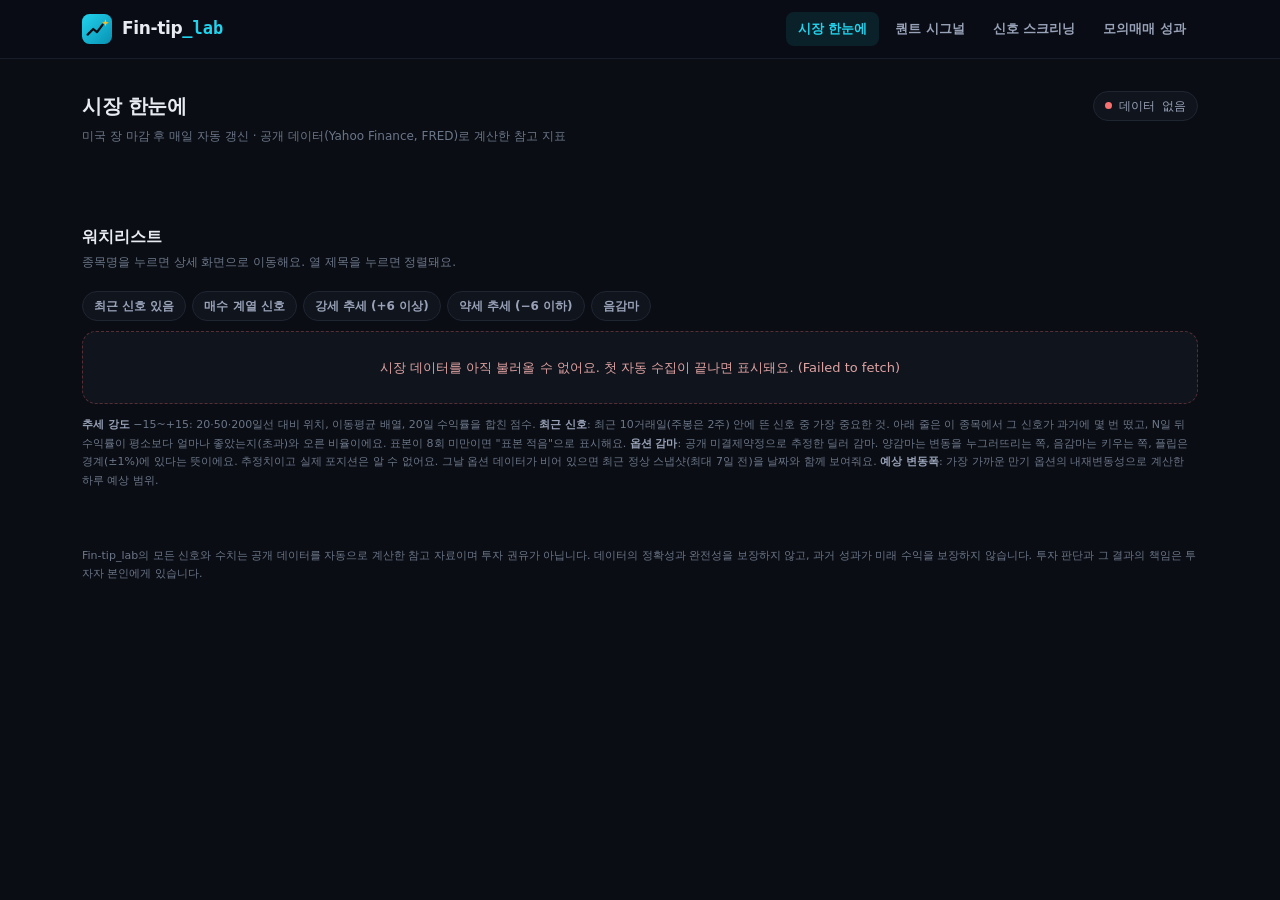
==== docs/market.html @ 1c2818c1 "Create market.html for market overview Add market overview page with dynamic data loading and stylin" ====
<!DOCTYPE html>
<html lang="ko">
<head>
<meta charset="UTF-8">
<meta name="viewport" content="width=device-width, initial-scale=1.0">
<title>Fin-tip_lab — 시장 한눈에</title>
<link rel="icon" href="assets/logo.svg" type="image/svg+xml">
<link rel="stylesheet" href="assets/site.css">
<script src="assets/site.js" defer></script>
<style>
  :root{
    --bg:#0a0d14; --bg-elevated:#10141d; --bg-card:#121722; --bg-card-hover:#151b28;
    --border:#1f2632; --border-soft:#181e29;
    --text-primary:#e8ebf1; --text-secondary:#98a2b8; --text-muted:#6b7688;
    --accent:#22d3ee; --accent-soft:rgba(34,211,238,0.1);
    --green:#34d399; --green-dim:rgba(52,211,153,0.14);
    --red:#f87171; --red-dim:rgba(248,113,113,0.14);
    --amber:#fbbf24; --amber-dim:rgba(251,191,36,0.14);
    --radius:14px;
    --mono:'SF Mono','Roboto Mono','Consolas','Menlo',monospace;
    --sans:-apple-system,BlinkMacSystemFont,'Segoe UI','Apple SD Gothic Neo','Malgun Gothic','Noto Sans KR',system-ui,sans-serif;
  }
  *{box-sizing:border-box;}
  html{background:var(--bg);}
  body{margin:0;background:var(--bg);color:var(--text-primary);font-family:var(--sans);-webkit-font-smoothing:antialiased;line-height:1.5;}
  .wrap{max-width:1180px;margin:0 auto;padding:24px 16px 40px;}
  @media (min-width:640px){ .wrap{padding:32px 32px 56px;} }
  a{color:var(--accent);}

  .page-head{display:flex;align-items:center;justify-content:space-between;gap:12px;flex-wrap:wrap;margin-bottom:6px;}
  .page-title{font-size:20px;font-weight:800;letter-spacing:-0.02em;margin:0;}
  .page-sub{font-size:12px;color:var(--text-muted);margin:0 0 22px;}
  .status-pill{display:inline-flex;align-items:center;gap:7px;font-size:12px;font-family:var(--mono);color:var(--text-secondary);background:var(--bg-elevated);border:1px solid var(--border);padding:5px 11px;border-radius:999px;white-space:nowrap;}
  .status-dot{width:7px;height:7px;border-radius:50%;background:var(--green);}
  .status-dot.stale{background:var(--amber);} .status-dot.error{background:var(--red);}

  /* market strip */
  .strip{display:flex;gap:10px;overflow-x:auto;padding-bottom:6px;margin-bottom:22px;scrollbar-width:thin;}
  .chip{flex:0 0 auto;min-width:128px;background:var(--bg-card);border:1px solid var(--border);border-radius:12px;padding:10px 13px;}
  .chip-label{font-size:11px;color:var(--text-muted);white-space:nowrap;}
  .chip-value{font-family:var(--mono);font-size:15px;font-weight:700;margin-top:2px;white-space:nowrap;}
  .chip-change{font-family:var(--mono);font-size:12px;font-weight:600;white-space:nowrap;}
  .up{color:var(--green);} .down{color:var(--red);} .flat{color:var(--text-secondary);}

  /* summary cards */
  .cards{display:grid;grid-template-columns:repeat(auto-fit,minmax(210px,1fr));gap:12px;margin-bottom:30px;}
  .card{background:var(--bg-card);border:1px solid var(--border);border-radius:var(--radius);padding:14px 15px;}
  .card-title{font-size:12px;font-weight:700;color:var(--text-secondary);margin-bottom:8px;display:flex;justify-content:space-between;gap:8px;align-items:center;}
  .card-big{font-family:var(--mono);font-size:22px;font-weight:800;line-height:1.2;}
  .card-rows{margin-top:8px;display:grid;gap:3px;}
  .card-row{display:flex;justify-content:space-between;gap:10px;font-size:12px;color:var(--text-secondary);}
  .card-row b{font-family:var(--mono);color:var(--text-primary);font-weight:600;}
  .card-note{font-size:11px;color:var(--text-muted);margin-top:8px;line-height:1.5;}
  .pill{display:inline-block;font-size:11px;font-weight:700;padding:2px 8px;border-radius:999px;white-space:nowrap;}
  .pill.good{background:var(--green-dim);color:var(--green);}
  .pill.bad{background:var(--red-dim);color:var(--red);}
  .pill.mid{background:var(--bg-elevated);color:var(--text-secondary);border:1px solid var(--border);}
  .pill.warn{background:var(--amber-dim);color:var(--amber);}

  /* watchlist */
  .section-title{font-size:16px;font-weight:800;margin:0 0 4px;}
  .section-sub{font-size:12px;color:var(--text-muted);margin:0 0 12px;}
  .filters{display:flex;gap:6px;flex-wrap:wrap;margin-bottom:8px;}
  .filters button{font:inherit;font-size:12px;font-weight:600;color:var(--text-secondary);background:var(--bg-elevated);border:1px solid var(--border);border-radius:999px;padding:5px 11px;cursor:pointer;}
  .filters button[aria-pressed="true"]{color:#0a0d14;background:var(--accent);border-color:var(--accent);}
  .filters button:focus-visible{outline:2px solid var(--accent);outline-offset:2px;}
  .filters.secondary button[aria-pressed="true"]{color:var(--accent);background:var(--accent-soft);border-color:var(--accent);}
  .count{font-size:12px;color:var(--text-muted);margin:6px 0 10px;}

  .table-scroll{background:var(--bg-card);border:1px solid var(--border);border-radius:var(--radius);overflow-x:auto;}
  table{width:100%;border-collapse:collapse;min-width:920px;font-size:13px;}
  thead th{text-align:left;font-size:11px;color:var(--text-muted);font-weight:600;padding:10px 12px;border-bottom:1px solid var(--border);background:var(--bg-elevated);white-space:nowrap;}
  thead th.sortable{cursor:pointer;user-select:none;}
  thead th.sortable:hover{color:var(--text-primary);}
  thead th .arrow{color:var(--accent);margin-left:3px;}
  tbody td{padding:10px 12px;border-bottom:1px solid var(--border-soft);vertical-align:middle;white-space:nowrap;}
  tbody tr:last-child td{border-bottom:none;}
  tbody tr:hover{background:var(--bg-card-hover);}
  tr.group-row td{background:var(--bg-elevated);font-size:11px;font-weight:700;color:var(--text-secondary);padding:7px 12px;}
  td.sticky, th.sticky{position:sticky;left:0;z-index:1;background:var(--bg-card);}
  thead th.sticky{background:var(--bg-elevated);z-index:2;}
  tbody tr:hover td.sticky{background:var(--bg-card-hover);}
  .tk{font-family:var(--mono);font-weight:800;color:var(--text-primary);text-decoration:none;}
  .tk:hover{color:var(--accent);}
  .nm{display:block;font-size:11px;color:var(--text-muted);}
  .num{font-family:var(--mono);}
  .muted{color:var(--text-muted);}

  .trend{display:flex;align-items:center;gap:8px;}
  .trend-track{position:relative;width:58px;height:6px;border-radius:4px;background:#1c2432;flex-shrink:0;}
  .trend-mid{position:absolute;left:50%;top:-3px;bottom:-3px;width:1px;background:var(--border);}
  .trend-fill{position:absolute;top:0;bottom:0;border-radius:4px;}
  .trend-fill.pos{left:50%;background:var(--green);} .trend-fill.neg{right:50%;background:var(--red);}
  .trend-txt{font-size:12px;font-weight:600;min-width:74px;}

  .sig{display:inline-flex;align-items:center;gap:5px;font-size:12px;font-weight:700;padding:2px 8px;border-radius:6px;}
  .sig.strong_buy{background:var(--amber-dim);color:var(--amber);}
  .sig.buy{background:var(--green-dim);color:var(--green);}
  .sig.sell{background:var(--red-dim);color:var(--red);}
  .sig.caution{background:var(--bg-elevated);color:var(--amber);border:1px solid var(--amber-dim);}
  .sig-sub{display:block;font-size:11px;color:var(--text-muted);margin-top:2px;max-width:230px;white-space:normal;}

  .state-box{border:1px dashed var(--border);border-radius:var(--radius);padding:26px 18px;text-align:center;color:var(--text-muted);font-size:13px;background:var(--bg-elevated);}
  .state-box.error{border-color:rgba(248,113,113,0.3);color:#e0a3a3;}
  .legend{font-size:11px;color:var(--text-muted);line-height:1.7;margin-top:12px;}
  .legend b{color:var(--text-secondary);}
</style>
</head>
<body>
<div class="wrap">
  <div class="page-head">
    <h1 class="page-title">시장 한눈에</h1>
    <span class="status-pill"><span class="status-dot" id="status-dot"></span><span id="as-of">불러오는 중…</span></span>
  </div>
  <p class="page-sub">미국 장 마감 후 매일 자동 갱신 · 공개 데이터(Yahoo Finance, FRED)로 계산한 참고 지표</p>

  <div class="strip" id="strip" aria-label="주요 시장 지표"></div>
  <div class="cards" id="cards"></div>

  <h2 class="section-title">워치리스트</h2>
  <p class="section-sub">종목명을 누르면 상세 화면으로 이동해요. 열 제목을 누르면 정렬돼요.</p>
  <div class="filters" id="group-filters" role="group" aria-label="섹터"></div>
  <div class="filters secondary" id="quick-filters" role="group" aria-label="빠른 필터">
    <button type="button" data-quick="signal" aria-pressed="false">최근 신호 있음</button>
    <button type="button" data-quick="buy" aria-pressed="false">매수 계열 신호</button>
    <button type="button" data-quick="strong" aria-pressed="false">강세 추세 (+6 이상)</button>
    <button type="button" data-quick="weak" aria-pressed="false">약세 추세 (−6 이하)</button>
    <button type="button" data-quick="neg_gamma" aria-pressed="false">음감마</button>
  </div>
  <div class="count" id="count"></div>
  <div id="table"><div class="state-box">워치리스트를 불러오는 중…</div></div>

  <div class="legend">
    <b>추세 강도</b> −15~+15: 20·50·200일선 대비 위치, 이동평균 배열, 20일 수익률을 합친 점수.
    <b>최근 신호</b>: 최근 10거래일(주봉은 2주) 안에 뜬 신호 중 가장 중요한 것. 아래 줄은 이 종목에서 그 신호가 과거에 몇 번 떴고, N일 뒤 수익률이 평소보다 얼마나 좋았는지(초과)와 오른 비율이에요. 표본이 8회 미만이면 "표본 적음"으로 표시해요.
    <b>옵션 감마</b>: 공개 미결제약정으로 추정한 딜러 감마. 양감마는 변동을 누그러뜨리는 쪽, 음감마는 키우는 쪽, 플립은 경계(±1%)에 있다는 뜻이에요. 추정치이고 실제 포지션은 알 수 없어요. 그날 옵션 데이터가 비어 있으면 최근 정상 스냅샷(최대 7일 전)을 날짜와 함께 보여줘요.
    <b>예상 변동폭</b>: 가장 가까운 만기 옵션의 내재변동성으로 계산한 하루 예상 범위.
  </div>
</div>

<script>
(function(){
  "use strict";
  var BASE = "https://raw.githubusercontent.com/Hyunwoo-Ml/trading-strategy-lab/main/data/market/";

  var TREND_LABEL = {very_strong:"매우 강세", strong:"강세", neutral:"중립", weak:"약세", very_weak:"매우 약세"};
  var SIG_KIND = {strong_buy:"◆ 강력매수", buy:"매수", sell:"매도", caution:"주의"};
  var GAMMA = {positive:["양감마","good"], negative:["음감마","bad"], flip:["감마 플립","warn"]};

  var state = {rows:[], groups:[], group:"전체", quick:{}, sortKey:null, sortDir:-1};

  function esc(s){ return String(s == null ? "" : s).replace(/[&<>"']/g, function(c){ return {"&":"&amp;","<":"&lt;",">":"&gt;",'"':"&quot;","'":"&#39;"}[c]; }); }
  function num(v, d){ return (v == null || isNaN(v)) ? "—" : Number(v).toLocaleString("en-US",{minimumFractionDigits:d,maximumFractionDigits:d}); }
  function signed(v, d, unit){ if (v == null || isNaN(v)) return "—"; return (v > 0 ? "+" : "") + num(v, d) + (unit || ""); }
  function cls(v){ return v == null ? "flat" : v > 0 ? "up" : v < 0 ? "down" : "flat"; }
  function fetchJSON(name){
    return fetch(BASE + name, {cache:"no-store"}).then(function(r){ if (!r.ok) throw new Error("HTTP " + r.status); return r.json(); });
  }

  /* ---------- strip + cards ---------- */
  function renderStrip(strip){
    document.getElementById("strip").innerHTML = (strip || []).map(function(s){
      var value = s.last == null ? "—" : s.ticker === "^TNX" ? num(s.last, 3) + "%" : num(s.last, s.last >= 1000 ? 0 : 2);
      var ch = s.unit === "bp" ? signed(s.change, 1, "bp") : signed(s.change, 2, "%");
      return '<div class="chip"><div class="chip-label">' + esc(s.label) + '</div>' +
        '<div class="chip-value">' + value + '</div>' +
        '<div class="chip-change ' + cls(s.change) + '">' + ch + '</div></div>';
    }).join("");
  }

  function pctile(p){ return p == null ? "—" : "1년 중 " + Math.round(p * 100) + "% 위치"; }

  function renderCards(m){
    var v = m.volatility || {}, r = m.rates, b = m.breadth || {}, ix = m.indices || {};
    var term = {contango:["안정 (정상 구조)","good"], flat:["평탄","mid"], backwardation:["경계 (단기 공포 우위)","bad"]}[v.term_label] || ["—","mid"];
    var cards = [];

    cards.push('<div class="card"><div class="card-title">변동성 <span class="pill ' + term[1] + '">' + term[0] + '</span></div>' +
      '<div class="card-big">VIX ' + num(v.vix, 2) + '</div><div class="card-rows">' +
      '<div class="card-row">VIX ÷ VIX3M<b>' + num(v.term_ratio, 2) + '</b></div>' +
      '<div class="card-row">VXN (나스닥)<b>' + num(v.vxn, 2) + '</b></div>' +
      '<div class="card-row">VXN 위치<b>' + pctile(v.vxn_pctile_1y) + '</b></div>' +
      '<div class="card-row">QQQ 실현변동성 20일<b>' + num(v.qqq_realized_vol_20d, 1) + '%</b></div>' +
      '<div class="card-row">변동성 프리미엄 (VXN − 실현)<b>' + signed(v.vol_premium, 1, "p") + '</b></div>' +
      '</div></div>');

    if (r){
      var rateTone = r.tips10_change_20d_bp > 10 ? ["성장주에 부담","bad"] : r.tips10_change_20d_bp < -10 ? ["성장주에 우호","good"] : ["중립","mid"];
      cards.push('<div class="card"><div class="card-title">실질금리 (10년 TIPS) <span class="pill ' + rateTone[1] + '">' + rateTone[0] + '</span></div>' +
        '<div class="card-big">' + num(r.tips10, 2) + '%</div><div class="card-rows">' +
        '<div class="card-row">20일 변화<b>' + signed(r.tips10_change_20d_bp, 0, "bp") + '</b></div>' +
        '<div class="card-row">위치<b>' + pctile(r.tips10_pctile_1y) + '</b></div>' +
        '<div class="card-row">기대 인플레이션 (10년)<b>' + num(r.breakeven10, 2) + '%</b></div>' +
        '<div class="card-row">QQQ와 60일 상관<b>' + signed(r.corr_qqq_vs_real_rate_60d, 2) + '</b></div>' +
        '</div><div class="card-note">FRED 기준 ' + esc(r.tips10_as_of || "") + '</div></div>');
    }

    var bTone = b.pct_above_ma50 == null ? ["—","mid"] : b.pct_above_ma50 >= 0.6 ? ["넓게 강함","good"] : b.pct_above_ma50 <= 0.4 ? ["약화","bad"] : ["보통","mid"];
    cards.push('<div class="card"><div class="card-title">시장 폭 (워치리스트 ' + (b.n || 0) + '종목) <span class="pill ' + bTone[1] + '">' + bTone[0] + '</span></div>' +
      '<div class="card-big">' + (b.pct_above_ma50 == null ? "—" : Math.round(b.pct_above_ma50 * 100) + "%") + '</div><div class="card-rows">' +
      '<div class="card-row">50일선 위 종목 비율<b>' + (b.pct_above_ma50 == null ? "—" : Math.round(b.pct_above_ma50 * 100) + "%") + '</b></div>' +
      '<div class="card-row">52주 고점 5% 이내<b>' + (b.within_5pct_of_high == null ? "—" : b.within_5pct_of_high + "개") + '</b></div>' +
      '<div class="card-row">20일 수익률 중앙값<b>' + signed(b.median_return_20d, 1, "%") + '</b></div>' +
      '</div></div>');

    var qs = ix.qqq_vs_spy, qd = ix.qqq_vs_dia, c = ix.concentration;
    cards.push('<div class="card"><div class="card-title">지수 간 격차 (20일)</div><div class="card-rows">' +
      '<div class="card-row">QQQ − SPY<b class="' + cls(qs && qs.gap_20d_pct) + '">' + (qs ? signed(qs.gap_20d_pct, 2, "%p") : "—") + '</b></div>' +
      '<div class="card-row">격차 강도<b>' + (qs && qs.z != null ? signed(qs.z, 1, "σ") : "—") + '</b></div>' +
      '<div class="card-row">QQQ − DIA<b class="' + cls(qd && qd.gap_20d_pct) + '">' + (qd ? signed(qd.gap_20d_pct, 2, "%p") : "—") + '</b></div>' +
      '<div class="card-row">격차 강도<b>' + (qd && qd.z != null ? signed(qd.z, 1, "σ") : "—") + '</b></div>' +
      '<div class="card-row">시총가중 − 동일가중 (QQQ − QQQE)<b class="' + cls(c && c.diff_20d) + '">' + (c ? signed(c.diff_20d, 2, "%p") : "—") + '</b></div>' +
      '</div><div class="card-note">격차 강도는 지난 1년 동안의 격차 분포에서 지금이 평균에서 몇 표준편차 떨어져 있는지예요. ±2σ 근처면 이례적으로 벌어진 상태예요.</div></div>');

    document.getElementById("cards").innerHTML = cards.join("");
  }

  /* ---------- watchlist ---------- */
  var COLUMNS = [
    {key:"ticker", label:"종목", sticky:true, sort:function(r){ return r.ticker; }},
    {key:"close", label:"종가", sort:function(r){ return r.change_pct; }},
    {key:"trend", label:"추세 강도", sort:function(r){ return r.trend_score; }},
    {key:"signal", label:"최근 신호 · 과거 성적", sort:function(r){ var k = r.signal && r.signal.kind; return k == null ? -9 : {strong_buy:3, buy:2, caution:-1, sell:-2}[k]; }},
    {key:"gamma", label:"옵션 감마", sort:function(r){ return {positive:1, flip:0, negative:-1}[r.gamma_regime]; }},
    {key:"em", label:"예상 변동폭", sort:function(r){ return r.expected_move_pct; }},
    {key:"high", label:"52주 고점 대비", sort:function(r){ return r.pct_from_high; }},
    {key:"vol", label:"거래량 (20일 평균 대비)", sort:function(r){ return r.volume_ratio_20d; }}
  ];

  function trendCell(r){
    var s = r.trend_score, w = s == null ? 0 : Math.min(Math.abs(s) / 15, 1) * 50;
    var c = s == null ? "flat" : s > 0 ? "up" : s < 0 ? "down" : "flat";
    return '<div class="trend"><div class="trend-track"><div class="trend-mid"></div>' +
      (s ? '<div class="trend-fill ' + (s > 0 ? "pos" : "neg") + '" style="width:' + w.toFixed(1) + '%"></div>' : '') +
      '</div><span class="trend-txt ' + c + '">' + esc(TREND_LABEL[r.trend_label] || "—") + ' ' + signed(s, 0) + '</span></div>';
  }

  function signalCell(r){
    var s = r.signal;
    if (!s || !s.kind) return '<span class="muted">–</span>';
    var when = s.bars_ago === 0 ? "오늘" : s.timeframe === "1w" ? s.bars_ago + "주 전" : s.bars_ago + "일 전";
    var record;
    if (!s.n) record = "과거 기록 없음";
    else record = "과거 " + s.n + "회 · 평소보다 " + signed(s.excess_pct, 1, "%") + " · 오른 비율 " + Math.round((s.win_rate || 0) * 100) + "%" + (s.low_sample ? " · 표본 적음" : "");
    return '<span class="sig ' + esc(s.kind) + '">' + esc(SIG_KIND[s.kind]) + '</span> <span class="muted" style="font-size:11px">' + (s.timeframe === "1w" ? "주봉 · " : "") + when + '</span>' +
      '<span class="sig-sub" title="' + esc(s.label) + '">' + esc(s.label) + '<br>' + record + '</span>';
  }

  function rowHtml(r){
    var g = GAMMA[r.gamma_regime];
    return '<tr>' +
      '<td class="sticky"><a class="tk" href="ticker.html#' + encodeURIComponent(r.ticker) + '">' + esc(r.ticker) + '</a><span class="nm">' + esc(r.name) + '</span></td>' +
      '<td><span class="num">' + num(r.close, 2) + '</span><span class="nm num ' + cls(r.change_pct) + '">' + signed(r.change_pct, 2, "%") + '</span></td>' +
      '<td>' + trendCell(r) + '</td>' +
      '<td>' + signalCell(r) + '</td>' +
      '<td>' + (g ? '<span class="pill ' + g[1] + '">' + g[0] + '</span>' + (r.options_stale ? '<span class="nm" title="오늘 옵션 데이터가 비어 있어 이전 스냅샷을 표시">' + esc((r.options_as_of || "").slice(5)) + ' 기준</span>' : '') : '<span class="muted">–</span>') + '</td>' +
      '<td class="num">' + (r.expected_move_pct == null ? '<span class="muted">–</span>' : "±" + num(r.expected_move_pct, 2) + "%") + '</td>' +
      '<td class="num ' + (r.pct_from_high != null && r.pct_from_high >= -5 ? "up" : "") + '">' + signed(r.pct_from_high, 1, "%") + '</td>' +
      '<td class="num ' + (r.volume_ratio_20d >= 1.5 ? "up" : "") + '">' + (r.volume_ratio_20d == null ? "—" : num(r.volume_ratio_20d, 2) + "배") + '</td>' +
      '</tr>';
  }

  function passes(r){
    if (state.group !== "전체" && r.group !== state.group) return false;
    var q = state.quick, k = r.signal && r.signal.kind;
    if (q.signal && !k) return false;
    if (q.buy && !(k === "buy" || k === "strong_buy")) return false;
    if (q.strong && !(r.trend_score >= 6)) return false;
    if (q.weak && !(r.trend_score <= -6)) return false;
    if (q.neg_gamma && r.gamma_regime !== "negative") return false;
    return true;
  }

  function renderTable(){
    var rows = state.rows.filter(passes);
    var sorted = state.sortKey != null;
    if (sorted){
      var col = COLUMNS.filter(function(c){ return c.key === state.sortKey; })[0];
      rows = rows.slice().sort(function(a, b){
        var x = col.sort(a), y = col.sort(b);
        if (x == null && y == null) return 0; if (x == null) return 1; if (y == null) return -1;
        return (x < y ? -1 : x > y ? 1 : 0) * state.sortDir;
      });
    }
    document.getElementById("count").textContent = rows.length + "개 종목";
    if (!rows.length){ document.getElementById("table").innerHTML = '<div class="state-box">조건에 맞는 종목이 없어요.</div>'; return; }

    var head = '<thead><tr>' + COLUMNS.map(function(c){
      var arrow = state.sortKey === c.key ? '<span class="arrow">' + (state.sortDir > 0 ? "▲" : "▼") + '</span>' : "";
      return '<th class="sortable' + (c.sticky ? " sticky" : "") + '" data-key="' + c.key + '" scope="col" tabindex="0">' + c.label + arrow + '</th>';
    }).join("") + '</tr></thead>';

    var body = "";
    if (!sorted && state.group === "전체"){
      state.groups.forEach(function(g){
        var inGroup = rows.filter(function(r){ return r.group === g; });
        if (!inGroup.length) return;
        body += '<tr class="group-row"><td class="sticky">' + esc(g) + ' · ' + inGroup.length + '</td><td colspan="' + (COLUMNS.length - 1) + '"></td></tr>';
        body += inGroup.map(rowHtml).join("");
      });
    } else {
      body = rows.map(rowHtml).join("");
    }
    document.getElementById("table").innerHTML = '<div class="table-scroll"><table>' + head + '<tbody>' + body + '</tbody></table></div>';

    Array.prototype.forEach.call(document.querySelectorAll("th.sortable"), function(th){
      function go(){
        var key = th.getAttribute("data-key");
        if (state.sortKey === key){ if (state.sortDir === -1) state.sortDir = 1; else { state.sortKey = null; state.sortDir = -1; } }
        else { state.sortKey = key; state.sortDir = key === "ticker" ? 1 : -1; }
        renderTable();
      }
      th.addEventListener("click", go);
      th.addEventListener("keydown", function(e){ if (e.key === "Enter" || e.key === " "){ e.preventDefault(); go(); } });
    });
  }

  function renderGroupFilters(){
    var names = ["전체"].concat(state.groups);
    var el = document.getElementById("group-filters");
    el.innerHTML = names.map(function(g){
      return '<button type="button" data-group="' + esc(g) + '" aria-pressed="' + (g === state.group) + '">' + esc(g) + '</button>';
    }).join("");
    Array.prototype.forEach.call(el.querySelectorAll("button"), function(b){
      b.addEventListener("click", function(){ state.group = b.getAttribute("data-group"); renderGroupFilters(); renderTable(); });
    });
  }

  Array.prototype.forEach.call(document.querySelectorAll("#quick-filters button"), function(b){
    b.addEventListener("click", function(){
      var k = b.getAttribute("data-quick");
      state.quick[k] = !state.quick[k];
      if (k === "strong" && state.quick.strong) state.quick.weak = false;
      if (k === "weak" && state.quick.weak) state.quick.strong = false;
      Array.prototype.forEach.call(document.querySelectorAll("#quick-filters button"), function(x){ x.setAttribute("aria-pressed", !!state.quick[x.getAttribute("data-quick")]); });
      renderTable();
    });
  });

  function setStatus(asOf, generated){
    var dot = document.getElementById("status-dot"), label = document.getElementById("as-of");
    if (!asOf){ dot.className = "status-dot error"; label.textContent = "데이터 없음"; return; }
    var days = Math.round((Date.now() - new Date(asOf + "T21:00:00Z").getTime()) / 86400000);
    dot.className = "status-dot" + (days > 4 ? " stale" : "");
    label.textContent = asOf + " 장 마감 기준" + (days > 4 ? " (" + days + "일 전, 갱신 지연)" : "");
  }

  Promise.all([fetchJSON("watchlist.json"), fetchJSON("macro.json").catch(function(){ return null; })]).then(function(res){
    var w = res[0], m = res[1];
    state.rows = w.rows || []; state.groups = w.groups || [];
    setStatus(w.as_of, w.generated_at);
    if (m){ renderStrip(m.strip); renderCards(m); }
    renderGroupFilters(); renderTable();
    if (w.failures && w.failures.length){
      document.getElementById("count").textContent += " · 불러오지 못한 종목: " + w.failures.map(function(f){ return f.ticker; }).join(", ");
    }
  }).catch(function(err){
    setStatus(null);
    document.getElementById("table").innerHTML = '<div class="state-box error">시장 데이터를 아직 불러올 수 없어요. 첫 자동 수집이 끝나면 표시돼요. (' + esc(err.message) + ')</div>';
  });
})();
</script>
</body>
</html>
---- docs/assets/site.css ----
/* Fin-tip_lab -- shared site chrome (top nav + footer note), loaded by every
   page in docs/. Page-specific styles stay in each page. Colours match the
   tokens each page already defines on :root. */

.ft-nav{
  position:sticky; top:0; z-index:50;
  background:rgba(10,13,20,0.86);
  -webkit-backdrop-filter:saturate(140%) blur(10px);
  backdrop-filter:saturate(140%) blur(10px);
  border-bottom:1px solid #181e29;
}
.ft-nav-inner{
  max-width:1180px; margin:0 auto; padding:10px 20px;
  display:flex; align-items:center; gap:18px;
}
@media (min-width:640px){ .ft-nav-inner{ padding:12px 32px; } }

.ft-brand{
  display:inline-flex; align-items:center; gap:10px;
  text-decoration:none; color:#e8ebf1; flex-shrink:0;
}
.ft-brand img{ width:30px; height:30px; display:block; }
.ft-word{ font-size:17px; font-weight:800; letter-spacing:-0.02em; white-space:nowrap; }
.ft-word .ft-lab{
  font-family:'SF Mono','Roboto Mono','Consolas','Menlo',monospace;
  font-weight:700; color:#22d3ee; letter-spacing:0;
}

.ft-links{
  display:flex; gap:4px; margin-left:auto;
  overflow-x:auto; scrollbar-width:none; -webkit-overflow-scrolling:touch;
}
.ft-links::-webkit-scrollbar{ display:none; }
.ft-link{
  font-size:13px; font-weight:600; color:#98a2b8; text-decoration:none;
  padding:7px 12px; border-radius:8px; white-space:nowrap;
  transition:background .15s ease, color .15s ease;
}
.ft-link:hover{ color:#e8ebf1; background:#151b28; }
.ft-link[aria-current="page"]{ color:#22d3ee; background:rgba(34,211,238,0.1); }
.ft-link:focus-visible, .ft-brand:focus-visible{ outline:2px solid #22d3ee; outline-offset:2px; }

@media (max-width:560px){
  .ft-nav-inner{ flex-wrap:wrap; row-gap:8px; }
  .ft-links{ margin-left:0; width:100%; }
}

/* The site logo now lives in the top nav, so each page header drops its own mark. */
header.top .brand-mark{ display:none; }

.ft-disclaimer{
  max-width:1180px; margin:0 auto; padding:0 20px 40px;
  font-size:11px; line-height:1.7; color:#6b7688;
}
@media (min-width:640px){ .ft-disclaimer{ padding:0 32px 48px; } }
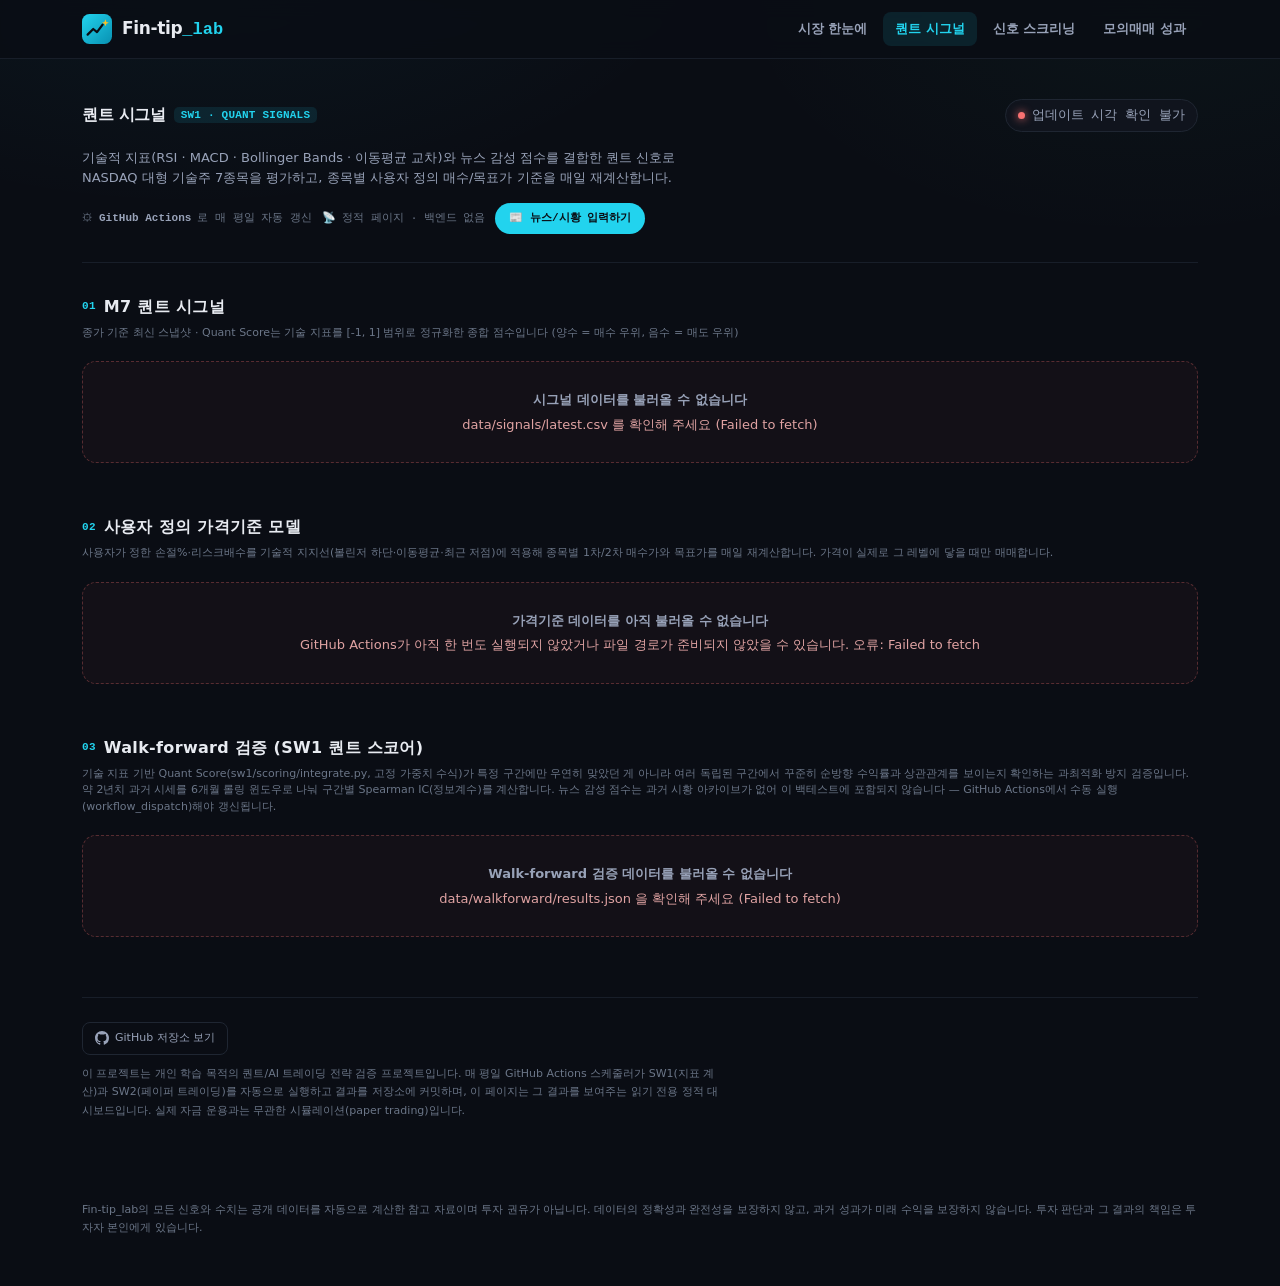
==== commit f0c3026e: "docs/market.html: redirect the old address to the main page Co-Authored-By: Claude Opus 5.5 <noreply" ====
--- a/docs/market.html
+++ b/docs/market.html
@@ -2,363 +2,13 @@
 <html lang="ko">
 <head>
 <meta charset="UTF-8">
-<meta name="viewport" content="width=device-width, initial-scale=1.0">
-<title>Fin-tip_lab — 시장 한눈에</title>
-<link rel="icon" href="assets/logo.svg" type="image/svg+xml">
-<link rel="stylesheet" href="assets/site.css">
-<script src="assets/site.js" defer></script>
-<style>
-  :root{
-    --bg:#0a0d14; --bg-elevated:#10141d; --bg-card:#121722; --bg-card-hover:#151b28;
-    --border:#1f2632; --border-soft:#181e29;
-    --text-primary:#e8ebf1; --text-secondary:#98a2b8; --text-muted:#6b7688;
-    --accent:#22d3ee; --accent-soft:rgba(34,211,238,0.1);
-    --green:#34d399; --green-dim:rgba(52,211,153,0.14);
-    --red:#f87171; --red-dim:rgba(248,113,113,0.14);
-    --amber:#fbbf24; --amber-dim:rgba(251,191,36,0.14);
-    --radius:14px;
-    --mono:'SF Mono','Roboto Mono','Consolas','Menlo',monospace;
-    --sans:-apple-system,BlinkMacSystemFont,'Segoe UI','Apple SD Gothic Neo','Malgun Gothic','Noto Sans KR',system-ui,sans-serif;
-  }
-  *{box-sizing:border-box;}
-  html{background:var(--bg);}
-  body{margin:0;background:var(--bg);color:var(--text-primary);font-family:var(--sans);-webkit-font-smoothing:antialiased;line-height:1.5;}
-  .wrap{max-width:1180px;margin:0 auto;padding:24px 16px 40px;}
-  @media (min-width:640px){ .wrap{padding:32px 32px 56px;} }
-  a{color:var(--accent);}
-
-  .page-head{display:flex;align-items:center;justify-content:space-between;gap:12px;flex-wrap:wrap;margin-bottom:6px;}
-  .page-title{font-size:20px;font-weight:800;letter-spacing:-0.02em;margin:0;}
-  .page-sub{font-size:12px;color:var(--text-muted);margin:0 0 22px;}
-  .status-pill{display:inline-flex;align-items:center;gap:7px;font-size:12px;font-family:var(--mono);color:var(--text-secondary);background:var(--bg-elevated);border:1px solid var(--border);padding:5px 11px;border-radius:999px;white-space:nowrap;}
-  .status-dot{width:7px;height:7px;border-radius:50%;background:var(--green);}
-  .status-dot.stale{background:var(--amber);} .status-dot.error{background:var(--red);}
-
-  /* market strip */
-  .strip{display:flex;gap:10px;overflow-x:auto;padding-bottom:6px;margin-bottom:22px;scrollbar-width:thin;}
-  .chip{flex:0 0 auto;min-width:128px;background:var(--bg-card);border:1px solid var(--border);border-radius:12px;padding:10px 13px;}
-  .chip-label{font-size:11px;color:var(--text-muted);white-space:nowrap;}
-  .chip-value{font-family:var(--mono);font-size:15px;font-weight:700;margin-top:2px;white-space:nowrap;}
-  .chip-change{font-family:var(--mono);font-size:12px;font-weight:600;white-space:nowrap;}
-  .up{color:var(--green);} .down{color:var(--red);} .flat{color:var(--text-secondary);}
-
-  /* summary cards */
-  .cards{display:grid;grid-template-columns:repeat(auto-fit,minmax(210px,1fr));gap:12px;margin-bottom:30px;}
-  .card{background:var(--bg-card);border:1px solid var(--border);border-radius:var(--radius);padding:14px 15px;}
-  .card-title{font-size:12px;font-weight:700;color:var(--text-secondary);margin-bottom:8px;display:flex;justify-content:space-between;gap:8px;align-items:center;}
-  .card-big{font-family:var(--mono);font-size:22px;font-weight:800;line-height:1.2;}
-  .card-rows{margin-top:8px;display:grid;gap:3px;}
-  .card-row{display:flex;justify-content:space-between;gap:10px;font-size:12px;color:var(--text-secondary);}
-  .card-row b{font-family:var(--mono);color:var(--text-primary);font-weight:600;}
-  .card-note{font-size:11px;color:var(--text-muted);margin-top:8px;line-height:1.5;}
-  .pill{display:inline-block;font-size:11px;font-weight:700;padding:2px 8px;border-radius:999px;white-space:nowrap;}
-  .pill.good{background:var(--green-dim);color:var(--green);}
-  .pill.bad{background:var(--red-dim);color:var(--red);}
-  .pill.mid{background:var(--bg-elevated);color:var(--text-secondary);border:1px solid var(--border);}
-  .pill.warn{background:var(--amber-dim);color:var(--amber);}
-
-  /* watchlist */
-  .section-title{font-size:16px;font-weight:800;margin:0 0 4px;}
-  .section-sub{font-size:12px;color:var(--text-muted);margin:0 0 12px;}
-  .filters{display:flex;gap:6px;flex-wrap:wrap;margin-bottom:8px;}
-  .filters button{font:inherit;font-size:12px;font-weight:600;color:var(--text-secondary);background:var(--bg-elevated);border:1px solid var(--border);border-radius:999px;padding:5px 11px;cursor:pointer;}
-  .filters button[aria-pressed="true"]{color:#0a0d14;background:var(--accent);border-color:var(--accent);}
-  .filters button:focus-visible{outline:2px solid var(--accent);outline-offset:2px;}
-  .filters.secondary button[aria-pressed="true"]{color:var(--accent);background:var(--accent-soft);border-color:var(--accent);}
-  .count{font-size:12px;color:var(--text-muted);margin:6px 0 10px;}
-
-  .table-scroll{background:var(--bg-card);border:1px solid var(--border);border-radius:var(--radius);overflow-x:auto;}
-  table{width:100%;border-collapse:collapse;min-width:920px;font-size:13px;}
-  thead th{text-align:left;font-size:11px;color:var(--text-muted);font-weight:600;padding:10px 12px;border-bottom:1px solid var(--border);background:var(--bg-elevated);white-space:nowrap;}
-  thead th.sortable{cursor:pointer;user-select:none;}
-  thead th.sortable:hover{color:var(--text-primary);}
-  thead th .arrow{color:var(--accent);margin-left:3px;}
-  tbody td{padding:10px 12px;border-bottom:1px solid var(--border-soft);vertical-align:middle;white-space:nowrap;}
-  tbody tr:last-child td{border-bottom:none;}
-  tbody tr:hover{background:var(--bg-card-hover);}
-  tr.group-row td{background:var(--bg-elevated);font-size:11px;font-weight:700;color:var(--text-secondary);padding:7px 12px;}
-  td.sticky, th.sticky{position:sticky;left:0;z-index:1;background:var(--bg-card);}
-  thead th.sticky{background:var(--bg-elevated);z-index:2;}
-  tbody tr:hover td.sticky{background:var(--bg-card-hover);}
-  .tk{font-family:var(--mono);font-weight:800;color:var(--text-primary);text-decoration:none;}
-  .tk:hover{color:var(--accent);}
-  .nm{display:block;font-size:11px;color:var(--text-muted);}
-  .num{font-family:var(--mono);}
-  .muted{color:var(--text-muted);}
-
-  .trend{display:flex;align-items:center;gap:8px;}
-  .trend-track{position:relative;width:58px;height:6px;border-radius:4px;background:#1c2432;flex-shrink:0;}
-  .trend-mid{position:absolute;left:50%;top:-3px;bottom:-3px;width:1px;background:var(--border);}
-  .trend-fill{position:absolute;top:0;bottom:0;border-radius:4px;}
-  .trend-fill.pos{left:50%;background:var(--green);} .trend-fill.neg{right:50%;background:var(--red);}
-  .trend-txt{font-size:12px;font-weight:600;min-width:74px;}
-
-  .sig{display:inline-flex;align-items:center;gap:5px;font-size:12px;font-weight:700;padding:2px 8px;border-radius:6px;}
-  .sig.strong_buy{background:var(--amber-dim);color:var(--amber);}
-  .sig.buy{background:var(--green-dim);color:var(--green);}
-  .sig.sell{background:var(--red-dim);color:var(--red);}
-  .sig.caution{background:var(--bg-elevated);color:var(--amber);border:1px solid var(--amber-dim);}
-  .sig-sub{display:block;font-size:11px;color:var(--text-muted);margin-top:2px;max-width:230px;white-space:normal;}
-
-  .state-box{border:1px dashed var(--border);border-radius:var(--radius);padding:26px 18px;text-align:center;color:var(--text-muted);font-size:13px;background:var(--bg-elevated);}
-  .state-box.error{border-color:rgba(248,113,113,0.3);color:#e0a3a3;}
-  .legend{font-size:11px;color:var(--text-muted);line-height:1.7;margin-top:12px;}
-  .legend b{color:var(--text-secondary);}
-</style>
+<meta name="robots" content="noindex">
+<title>Fin-tip_lab — 메인으로 이동</title>
+<meta http-equiv="refresh" content="0; url=index.html">
+<link rel="canonical" href="index.html">
+<script>location.replace("index.html" + location.hash);</script>
 </head>
-<body>
-<div class="wrap">
-  <div class="page-head">
-    <h1 class="page-title">시장 한눈에</h1>
-    <span class="status-pill"><span class="status-dot" id="status-dot"></span><span id="as-of">불러오는 중…</span></span>
-  </div>
-  <p class="page-sub">미국 장 마감 후 매일 자동 갱신 · 공개 데이터(Yahoo Finance, FRED)로 계산한 참고 지표</p>
-
-  <div class="strip" id="strip" aria-label="주요 시장 지표"></div>
-  <div class="cards" id="cards"></div>
-
-  <h2 class="section-title">워치리스트</h2>
-  <p class="section-sub">종목명을 누르면 상세 화면으로 이동해요. 열 제목을 누르면 정렬돼요.</p>
-  <div class="filters" id="group-filters" role="group" aria-label="섹터"></div>
-  <div class="filters secondary" id="quick-filters" role="group" aria-label="빠른 필터">
-    <button type="button" data-quick="signal" aria-pressed="false">최근 신호 있음</button>
-    <button type="button" data-quick="buy" aria-pressed="false">매수 계열 신호</button>
-    <button type="button" data-quick="strong" aria-pressed="false">강세 추세 (+6 이상)</button>
-    <button type="button" data-quick="weak" aria-pressed="false">약세 추세 (−6 이하)</button>
-    <button type="button" data-quick="neg_gamma" aria-pressed="false">음감마</button>
-  </div>
-  <div class="count" id="count"></div>
-  <div id="table"><div class="state-box">워치리스트를 불러오는 중…</div></div>
-
-  <div class="legend">
-    <b>추세 강도</b> −15~+15: 20·50·200일선 대비 위치, 이동평균 배열, 20일 수익률을 합친 점수.
-    <b>최근 신호</b>: 최근 10거래일(주봉은 2주) 안에 뜬 신호 중 가장 중요한 것. 아래 줄은 이 종목에서 그 신호가 과거에 몇 번 떴고, N일 뒤 수익률이 평소보다 얼마나 좋았는지(초과)와 오른 비율이에요. 표본이 8회 미만이면 "표본 적음"으로 표시해요.
-    <b>옵션 감마</b>: 공개 미결제약정으로 추정한 딜러 감마. 양감마는 변동을 누그러뜨리는 쪽, 음감마는 키우는 쪽, 플립은 경계(±1%)에 있다는 뜻이에요. 추정치이고 실제 포지션은 알 수 없어요. 그날 옵션 데이터가 비어 있으면 최근 정상 스냅샷(최대 7일 전)을 날짜와 함께 보여줘요.
-    <b>예상 변동폭</b>: 가장 가까운 만기 옵션의 내재변동성으로 계산한 하루 예상 범위.
-  </div>
-</div>
-
-<script>
-(function(){
-  "use strict";
-  var BASE = "https://raw.githubusercontent.com/Hyunwoo-Ml/trading-strategy-lab/main/data/market/";
-
-  var TREND_LABEL = {very_strong:"매우 강세", strong:"강세", neutral:"중립", weak:"약세", very_weak:"매우 약세"};
-  var SIG_KIND = {strong_buy:"◆ 강력매수", buy:"매수", sell:"매도", caution:"주의"};
-  var GAMMA = {positive:["양감마","good"], negative:["음감마","bad"], flip:["감마 플립","warn"]};
-
-  var state = {rows:[], groups:[], group:"전체", quick:{}, sortKey:null, sortDir:-1};
-
-  function esc(s){ return String(s == null ? "" : s).replace(/[&<>"']/g, function(c){ return {"&":"&amp;","<":"&lt;",">":"&gt;",'"':"&quot;","'":"&#39;"}[c]; }); }
-  function num(v, d){ return (v == null || isNaN(v)) ? "—" : Number(v).toLocaleString("en-US",{minimumFractionDigits:d,maximumFractionDigits:d}); }
-  function signed(v, d, unit){ if (v == null || isNaN(v)) return "—"; return (v > 0 ? "+" : "") + num(v, d) + (unit || ""); }
-  function cls(v){ return v == null ? "flat" : v > 0 ? "up" : v < 0 ? "down" : "flat"; }
-  function fetchJSON(name){
-    return fetch(BASE + name, {cache:"no-store"}).then(function(r){ if (!r.ok) throw new Error("HTTP " + r.status); return r.json(); });
-  }
-
-  /* ---------- strip + cards ---------- */
-  function renderStrip(strip){
-    document.getElementById("strip").innerHTML = (strip || []).map(function(s){
-      var value = s.last == null ? "—" : s.ticker === "^TNX" ? num(s.last, 3) + "%" : num(s.last, s.last >= 1000 ? 0 : 2);
-      var ch = s.unit === "bp" ? signed(s.change, 1, "bp") : signed(s.change, 2, "%");
-      return '<div class="chip"><div class="chip-label">' + esc(s.label) + '</div>' +
-        '<div class="chip-value">' + value + '</div>' +
-        '<div class="chip-change ' + cls(s.change) + '">' + ch + '</div></div>';
-    }).join("");
-  }
-
-  function pctile(p){ return p == null ? "—" : "1년 중 " + Math.round(p * 100) + "% 위치"; }
-
-  function renderCards(m){
-    var v = m.volatility || {}, r = m.rates, b = m.breadth || {}, ix = m.indices || {};
-    var term = {contango:["안정 (정상 구조)","good"], flat:["평탄","mid"], backwardation:["경계 (단기 공포 우위)","bad"]}[v.term_label] || ["—","mid"];
-    var cards = [];
-
-    cards.push('<div class="card"><div class="card-title">변동성 <span class="pill ' + term[1] + '">' + term[0] + '</span></div>' +
-      '<div class="card-big">VIX ' + num(v.vix, 2) + '</div><div class="card-rows">' +
-      '<div class="card-row">VIX ÷ VIX3M<b>' + num(v.term_ratio, 2) + '</b></div>' +
-      '<div class="card-row">VXN (나스닥)<b>' + num(v.vxn, 2) + '</b></div>' +
-      '<div class="card-row">VXN 위치<b>' + pctile(v.vxn_pctile_1y) + '</b></div>' +
-      '<div class="card-row">QQQ 실현변동성 20일<b>' + num(v.qqq_realized_vol_20d, 1) + '%</b></div>' +
-      '<div class="card-row">변동성 프리미엄 (VXN − 실현)<b>' + signed(v.vol_premium, 1, "p") + '</b></div>' +
-      '</div></div>');
-
-    if (r){
-      var rateTone = r.tips10_change_20d_bp > 10 ? ["성장주에 부담","bad"] : r.tips10_change_20d_bp < -10 ? ["성장주에 우호","good"] : ["중립","mid"];
-      cards.push('<div class="card"><div class="card-title">실질금리 (10년 TIPS) <span class="pill ' + rateTone[1] + '">' + rateTone[0] + '</span></div>' +
-        '<div class="card-big">' + num(r.tips10, 2) + '%</div><div class="card-rows">' +
-        '<div class="card-row">20일 변화<b>' + signed(r.tips10_change_20d_bp, 0, "bp") + '</b></div>' +
-        '<div class="card-row">위치<b>' + pctile(r.tips10_pctile_1y) + '</b></div>' +
-        '<div class="card-row">기대 인플레이션 (10년)<b>' + num(r.breakeven10, 2) + '%</b></div>' +
-        '<div class="card-row">QQQ와 60일 상관<b>' + signed(r.corr_qqq_vs_real_rate_60d, 2) + '</b></div>' +
-        '</div><div class="card-note">FRED 기준 ' + esc(r.tips10_as_of || "") + '</div></div>');
-    }
-
-    var bTone = b.pct_above_ma50 == null ? ["—","mid"] : b.pct_above_ma50 >= 0.6 ? ["넓게 강함","good"] : b.pct_above_ma50 <= 0.4 ? ["약화","bad"] : ["보통","mid"];
-    cards.push('<div class="card"><div class="card-title">시장 폭 (워치리스트 ' + (b.n || 0) + '종목) <span class="pill ' + bTone[1] + '">' + bTone[0] + '</span></div>' +
-      '<div class="card-big">' + (b.pct_above_ma50 == null ? "—" : Math.round(b.pct_above_ma50 * 100) + "%") + '</div><div class="card-rows">' +
-      '<div class="card-row">50일선 위 종목 비율<b>' + (b.pct_above_ma50 == null ? "—" : Math.round(b.pct_above_ma50 * 100) + "%") + '</b></div>' +
-      '<div class="card-row">52주 고점 5% 이내<b>' + (b.within_5pct_of_high == null ? "—" : b.within_5pct_of_high + "개") + '</b></div>' +
-      '<div class="card-row">20일 수익률 중앙값<b>' + signed(b.median_return_20d, 1, "%") + '</b></div>' +
-      '</div></div>');
-
-    var qs = ix.qqq_vs_spy, qd = ix.qqq_vs_dia, c = ix.concentration;
-    cards.push('<div class="card"><div class="card-title">지수 간 격차 (20일)</div><div class="card-rows">' +
-      '<div class="card-row">QQQ − SPY<b class="' + cls(qs && qs.gap_20d_pct) + '">' + (qs ? signed(qs.gap_20d_pct, 2, "%p") : "—") + '</b></div>' +
-      '<div class="card-row">격차 강도<b>' + (qs && qs.z != null ? signed(qs.z, 1, "σ") : "—") + '</b></div>' +
-      '<div class="card-row">QQQ − DIA<b class="' + cls(qd && qd.gap_20d_pct) + '">' + (qd ? signed(qd.gap_20d_pct, 2, "%p") : "—") + '</b></div>' +
-      '<div class="card-row">격차 강도<b>' + (qd && qd.z != null ? signed(qd.z, 1, "σ") : "—") + '</b></div>' +
-      '<div class="card-row">시총가중 − 동일가중 (QQQ − QQQE)<b class="' + cls(c && c.diff_20d) + '">' + (c ? signed(c.diff_20d, 2, "%p") : "—") + '</b></div>' +
-      '</div><div class="card-note">격차 강도는 지난 1년 동안의 격차 분포에서 지금이 평균에서 몇 표준편차 떨어져 있는지예요. ±2σ 근처면 이례적으로 벌어진 상태예요.</div></div>');
-
-    document.getElementById("cards").innerHTML = cards.join("");
-  }
-
-  /* ---------- watchlist ---------- */
-  var COLUMNS = [
-    {key:"ticker", label:"종목", sticky:true, sort:function(r){ return r.ticker; }},
-    {key:"close", label:"종가", sort:function(r){ return r.change_pct; }},
-    {key:"trend", label:"추세 강도", sort:function(r){ return r.trend_score; }},
-    {key:"signal", label:"최근 신호 · 과거 성적", sort:function(r){ var k = r.signal && r.signal.kind; return k == null ? -9 : {strong_buy:3, buy:2, caution:-1, sell:-2}[k]; }},
-    {key:"gamma", label:"옵션 감마", sort:function(r){ return {positive:1, flip:0, negative:-1}[r.gamma_regime]; }},
-    {key:"em", label:"예상 변동폭", sort:function(r){ return r.expected_move_pct; }},
-    {key:"high", label:"52주 고점 대비", sort:function(r){ return r.pct_from_high; }},
-    {key:"vol", label:"거래량 (20일 평균 대비)", sort:function(r){ return r.volume_ratio_20d; }}
-  ];
-
-  function trendCell(r){
-    var s = r.trend_score, w = s == null ? 0 : Math.min(Math.abs(s) / 15, 1) * 50;
-    var c = s == null ? "flat" : s > 0 ? "up" : s < 0 ? "down" : "flat";
-    return '<div class="trend"><div class="trend-track"><div class="trend-mid"></div>' +
-      (s ? '<div class="trend-fill ' + (s > 0 ? "pos" : "neg") + '" style="width:' + w.toFixed(1) + '%"></div>' : '') +
-      '</div><span class="trend-txt ' + c + '">' + esc(TREND_LABEL[r.trend_label] || "—") + ' ' + signed(s, 0) + '</span></div>';
-  }
-
-  function signalCell(r){
-    var s = r.signal;
-    if (!s || !s.kind) return '<span class="muted">–</span>';
-    var when = s.bars_ago === 0 ? "오늘" : s.timeframe === "1w" ? s.bars_ago + "주 전" : s.bars_ago + "일 전";
-    var record;
-    if (!s.n) record = "과거 기록 없음";
-    else record = "과거 " + s.n + "회 · 평소보다 " + signed(s.excess_pct, 1, "%") + " · 오른 비율 " + Math.round((s.win_rate || 0) * 100) + "%" + (s.low_sample ? " · 표본 적음" : "");
-    return '<span class="sig ' + esc(s.kind) + '">' + esc(SIG_KIND[s.kind]) + '</span> <span class="muted" style="font-size:11px">' + (s.timeframe === "1w" ? "주봉 · " : "") + when + '</span>' +
-      '<span class="sig-sub" title="' + esc(s.label) + '">' + esc(s.label) + '<br>' + record + '</span>';
-  }
-
-  function rowHtml(r){
-    var g = GAMMA[r.gamma_regime];
-    return '<tr>' +
-      '<td class="sticky"><a class="tk" href="ticker.html#' + encodeURIComponent(r.ticker) + '">' + esc(r.ticker) + '</a><span class="nm">' + esc(r.name) + '</span></td>' +
-      '<td><span class="num">' + num(r.close, 2) + '</span><span class="nm num ' + cls(r.change_pct) + '">' + signed(r.change_pct, 2, "%") + '</span></td>' +
-      '<td>' + trendCell(r) + '</td>' +
-      '<td>' + signalCell(r) + '</td>' +
-      '<td>' + (g ? '<span class="pill ' + g[1] + '">' + g[0] + '</span>' + (r.options_stale ? '<span class="nm" title="오늘 옵션 데이터가 비어 있어 이전 스냅샷을 표시">' + esc((r.options_as_of || "").slice(5)) + ' 기준</span>' : '') : '<span class="muted">–</span>') + '</td>' +
-      '<td class="num">' + (r.expected_move_pct == null ? '<span class="muted">–</span>' : "±" + num(r.expected_move_pct, 2) + "%") + '</td>' +
-      '<td class="num ' + (r.pct_from_high != null && r.pct_from_high >= -5 ? "up" : "") + '">' + signed(r.pct_from_high, 1, "%") + '</td>' +
-      '<td class="num ' + (r.volume_ratio_20d >= 1.5 ? "up" : "") + '">' + (r.volume_ratio_20d == null ? "—" : num(r.volume_ratio_20d, 2) + "배") + '</td>' +
-      '</tr>';
-  }
-
-  function passes(r){
-    if (state.group !== "전체" && r.group !== state.group) return false;
-    var q = state.quick, k = r.signal && r.signal.kind;
-    if (q.signal && !k) return false;
-    if (q.buy && !(k === "buy" || k === "strong_buy")) return false;
-    if (q.strong && !(r.trend_score >= 6)) return false;
-    if (q.weak && !(r.trend_score <= -6)) return false;
-    if (q.neg_gamma && r.gamma_regime !== "negative") return false;
-    return true;
-  }
-
-  function renderTable(){
-    var rows = state.rows.filter(passes);
-    var sorted = state.sortKey != null;
-    if (sorted){
-      var col = COLUMNS.filter(function(c){ return c.key === state.sortKey; })[0];
-      rows = rows.slice().sort(function(a, b){
-        var x = col.sort(a), y = col.sort(b);
-        if (x == null && y == null) return 0; if (x == null) return 1; if (y == null) return -1;
-        return (x < y ? -1 : x > y ? 1 : 0) * state.sortDir;
-      });
-    }
-    document.getElementById("count").textContent = rows.length + "개 종목";
-    if (!rows.length){ document.getElementById("table").innerHTML = '<div class="state-box">조건에 맞는 종목이 없어요.</div>'; return; }
-
-    var head = '<thead><tr>' + COLUMNS.map(function(c){
-      var arrow = state.sortKey === c.key ? '<span class="arrow">' + (state.sortDir > 0 ? "▲" : "▼") + '</span>' : "";
-      return '<th class="sortable' + (c.sticky ? " sticky" : "") + '" data-key="' + c.key + '" scope="col" tabindex="0">' + c.label + arrow + '</th>';
-    }).join("") + '</tr></thead>';
-
-    var body = "";
-    if (!sorted && state.group === "전체"){
-      state.groups.forEach(function(g){
-        var inGroup = rows.filter(function(r){ return r.group === g; });
-        if (!inGroup.length) return;
-        body += '<tr class="group-row"><td class="sticky">' + esc(g) + ' · ' + inGroup.length + '</td><td colspan="' + (COLUMNS.length - 1) + '"></td></tr>';
-        body += inGroup.map(rowHtml).join("");
-      });
-    } else {
-      body = rows.map(rowHtml).join("");
-    }
-    document.getElementById("table").innerHTML = '<div class="table-scroll"><table>' + head + '<tbody>' + body + '</tbody></table></div>';
-
-    Array.prototype.forEach.call(document.querySelectorAll("th.sortable"), function(th){
-      function go(){
-        var key = th.getAttribute("data-key");
-        if (state.sortKey === key){ if (state.sortDir === -1) state.sortDir = 1; else { state.sortKey = null; state.sortDir = -1; } }
-        else { state.sortKey = key; state.sortDir = key === "ticker" ? 1 : -1; }
-        renderTable();
-      }
-      th.addEventListener("click", go);
-      th.addEventListener("keydown", function(e){ if (e.key === "Enter" || e.key === " "){ e.preventDefault(); go(); } });
-    });
-  }
-
-  function renderGroupFilters(){
-    var names = ["전체"].concat(state.groups);
-    var el = document.getElementById("group-filters");
-    el.innerHTML = names.map(function(g){
-      return '<button type="button" data-group="' + esc(g) + '" aria-pressed="' + (g === state.group) + '">' + esc(g) + '</button>';
-    }).join("");
-    Array.prototype.forEach.call(el.querySelectorAll("button"), function(b){
-      b.addEventListener("click", function(){ state.group = b.getAttribute("data-group"); renderGroupFilters(); renderTable(); });
-    });
-  }
-
-  Array.prototype.forEach.call(document.querySelectorAll("#quick-filters button"), function(b){
-    b.addEventListener("click", function(){
-      var k = b.getAttribute("data-quick");
-      state.quick[k] = !state.quick[k];
-      if (k === "strong" && state.quick.strong) state.quick.weak = false;
-      if (k === "weak" && state.quick.weak) state.quick.strong = false;
-      Array.prototype.forEach.call(document.querySelectorAll("#quick-filters button"), function(x){ x.setAttribute("aria-pressed", !!state.quick[x.getAttribute("data-quick")]); });
-      renderTable();
-    });
-  });
-
-  function setStatus(asOf, generated){
-    var dot = document.getElementById("status-dot"), label = document.getElementById("as-of");
-    if (!asOf){ dot.className = "status-dot error"; label.textContent = "데이터 없음"; return; }
-    var days = Math.round((Date.now() - new Date(asOf + "T21:00:00Z").getTime()) / 86400000);
-    dot.className = "status-dot" + (days > 4 ? " stale" : "");
-    label.textContent = asOf + " 장 마감 기준" + (days > 4 ? " (" + days + "일 전, 갱신 지연)" : "");
-  }
-
-  Promise.all([fetchJSON("watchlist.json"), fetchJSON("macro.json").catch(function(){ return null; })]).then(function(res){
-    var w = res[0], m = res[1];
-    state.rows = w.rows || []; state.groups = w.groups || [];
-    setStatus(w.as_of, w.generated_at);
-    if (m){ renderStrip(m.strip); renderCards(m); }
-    renderGroupFilters(); renderTable();
-    if (w.failures && w.failures.length){
-      document.getElementById("count").textContent += " · 불러오지 못한 종목: " + w.failures.map(function(f){ return f.ticker; }).join(", ");
-    }
-  }).catch(function(err){
-    setStatus(null);
-    document.getElementById("table").innerHTML = '<div class="state-box error">시장 데이터를 아직 불러올 수 없어요. 첫 자동 수집이 끝나면 표시돼요. (' + esc(err.message) + ')</div>';
-  });
-})();
-</script>
+<body style="background:#0a0d14;color:#98a2b8;font-family:sans-serif;padding:24px">
+<p>메인 화면이 <a href="index.html" style="color:#22d3ee">index.html</a>로 옮겨졌어요.</p>
 </body>
 </html>
